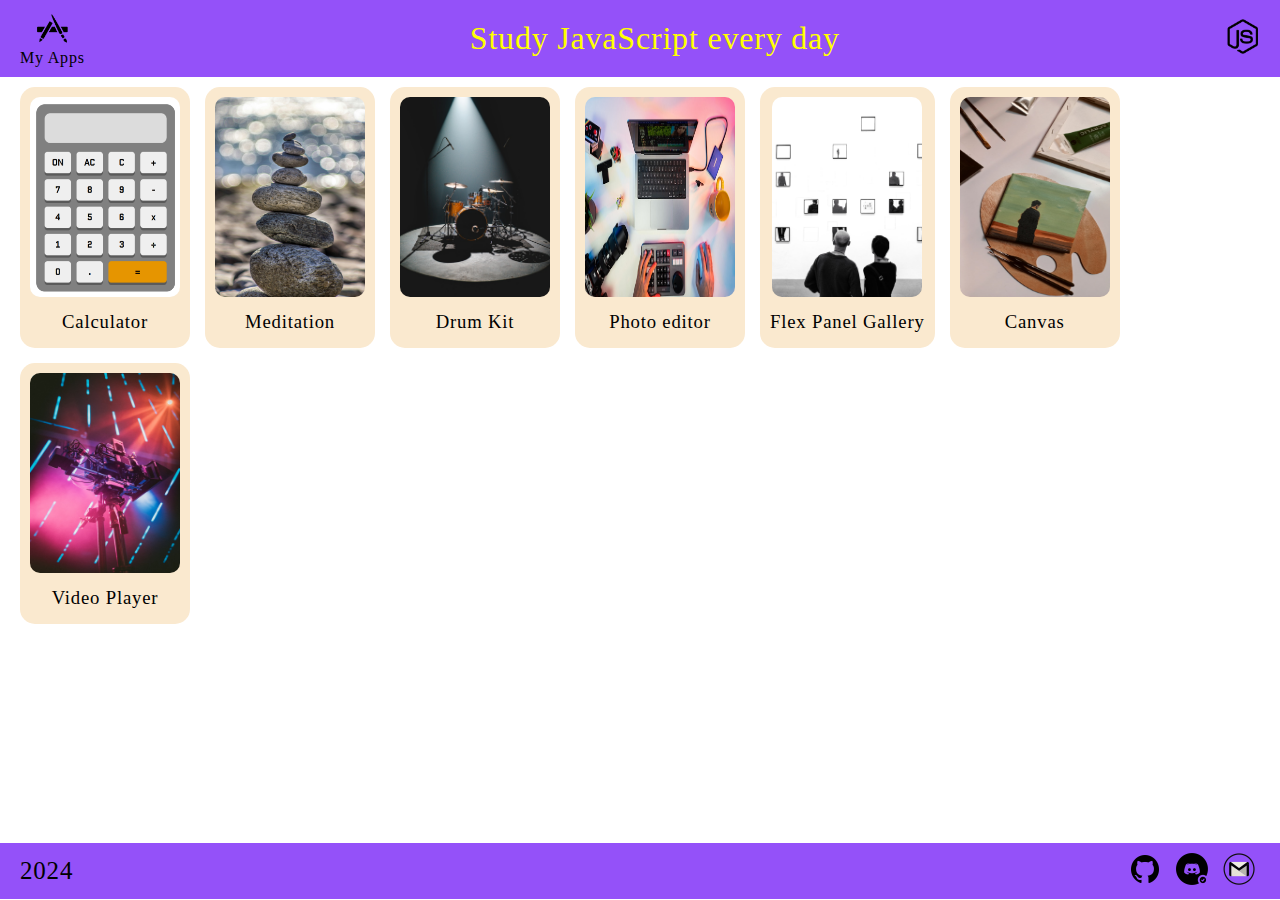
==== src/index.html @ 444727ec "feat: add an app video player" ====
<!DOCTYPE html>
<html lang="en">
  <head>
    <meta charset="UTF-8" />
    <meta name="viewport" content="width=device-width, initial-scale=1.0" />
    <title>Apps</title>
    <link
      rel="icon"
      type="image/png"
      sizes="32x32"
      href="./assets/icons/apps.png"
    />
    <link rel="stylesheet" href="styles/apps.css" />
  </head>
  <body>
    <header class="header">
      <div class="wrapper">
        <div class="logo-container">
          <a href="./index.html">
            <img
              class="logo-img"
              src="./assets/icons/apps-logo.png"
              alt="logo"
            />
            <p class="logo-text">My Apps</p>
          </a>
        </div>
        <h1>Study JavaScript every day</h1>
        <a href="https://javascript.info/" target="_blank">
          <img
            class="logo-img"
            src="./assets/icons/logo-js.png"
            alt="logo JS"
          />
        </a>
      </div>
    </header>
    <main class="main">
      <div class="wrapper wrapper-main">
        <div class="apps-container">
          <div class="app-card">
            <a href="./pages/calculator.html">
              <img src="./assets/img/Calculator.png" alt="Calculator" />
              <h3>Calculator</h3>
            </a>
          </div>
          <div class="app-card">
            <a href="./pages/meditation.html">
              <img src="./assets/img/meditation.jpg" alt="Meditation" />
              <h3>Meditation</h3>
            </a>
          </div>
          <div class="app-card">
            <a href="./pages/drum.html">
              <img src="./assets/img/drum.jpg" alt="Drum" />
              <h3>Drum Kit</h3>
            </a>
          </div>
          <div class="app-card">
            <a href="./pages/editor.html">
              <img src="./assets/img/Photo-editor.jpg" alt="Photo editor" />
              <h3>Photo editor</h3>
            </a>
          </div>
          <div class="app-card">
            <a href="./pages/flexGallery.html">
              <img src="./assets/img/flexPanel.jpg" alt="Gallery" />
              <h3>Flex Panel Gallery</h3>
            </a>
          </div>
          <div class="app-card">
            <a href="./pages/canvas.html">
              <img src="./assets/img/canvas.jpg" alt="Canvas" />
              <h3>Canvas</h3>
            </a>
          </div>
          <div class="app-card">
            <a href="./pages/video.html">
              <img src="./assets/img/videoPlayer.jpg" alt="video player" />
              <h3>Video Player</h3>
            </a>
          </div>
        </div>
      </div>
    </main>
    <footer class="footer">
      <div class="wrapper">
        <p>2024</p>
        <div class="contacts-container">
          <a href="https://github.com/Ihar-Batura" target="_blank">
            <img src="./assets/icons/logo-git.png" alt="logo git" />
          </a>
          <a
            href="https://discordapp.com/users/925457041785512027/"
            target="_blank"
          >
            <img src="./assets/icons/logo-discord.png" alt="logo discord" />
          </a>
          <a href="mailto:a17331582@gmail.com">
            <img src="./assets/icons/logo-mail.png" alt="logo mail" />
          </a>
        </div>
      </div>
    </footer>
  </body>
</html>
---- src/styles/apps.css ----
/* Box sizing */
*,
*::before,
*::after {
  box-sizing: border-box;
}

/* Reset margins */
body,
h1,
h2,
h3,
h4,
h5,
h6,
p,
figure,
picture {
  margin: 0;
}
h1,
h2,
h3,
h4,
h5,
h6,
p {
  font-weight: 400;
}

/* make images easier to work with */

.header,
.footer {
  background-color: rgb(148, 81, 249);
}

body {
  letter-spacing: 0.05em;
  font-family: Georgia, 'Times New Roman', Times, serif;
}
.wrapper {
  max-width: 1440px;
  margin: 0 auto;
  display: flex;
  justify-content: space-between;
  align-items: center;
  padding: 10px 20px;
}

.wrapper-main {
  justify-content: center;
}
.logo-container {
  display: flex;
  text-align: center;
}

.logo-container a {
  text-decoration: none;
}
.logo-img {
  width: 35px;
}

.logo-text {
  color: black;
}

h1 {
  color: yellow;
}

.main {
  height: calc(100vh - 134px);
}

.apps-container {
  padding: 15 20px;
  display: flex;
  flex-wrap: wrap;
  gap: 15px;
}

.app-card {
  padding: 10px 10px 15px;
  text-align: center;
  border-radius: 15px;
  background-color: rgb(250, 233, 207);
  transition: all 1s ease-out;
}

.app-card:hover {
  background-color: rgb(252, 198, 117);
}

.app-card img {
  width: 150px;
  height: 200px;
  border-radius: 10px;
  margin-bottom: 10px;
}

.app-card a {
  text-decoration: none;
  color: black;
}

.footer p {
  font-size: 25px;
}

.contacts-container > * {
  text-decoration: none;
}

.contacts-container a > * {
  width: 32px;
  margin: 0 5px;
}

@media (max-width: 550px) {
  .wrapper {
    padding: 5px;
  }

  .logo-img {
    width: 32px;
  }
  h1 {
    font-size: 25px;
  }

  .main {
    height: calc(100vh - 111px);
  }

  .footer p {
    font-size: 18px;
  }
}

@media screen and (max-width: 400px) {
  h1 {
    font-size: 20px;
  }
}
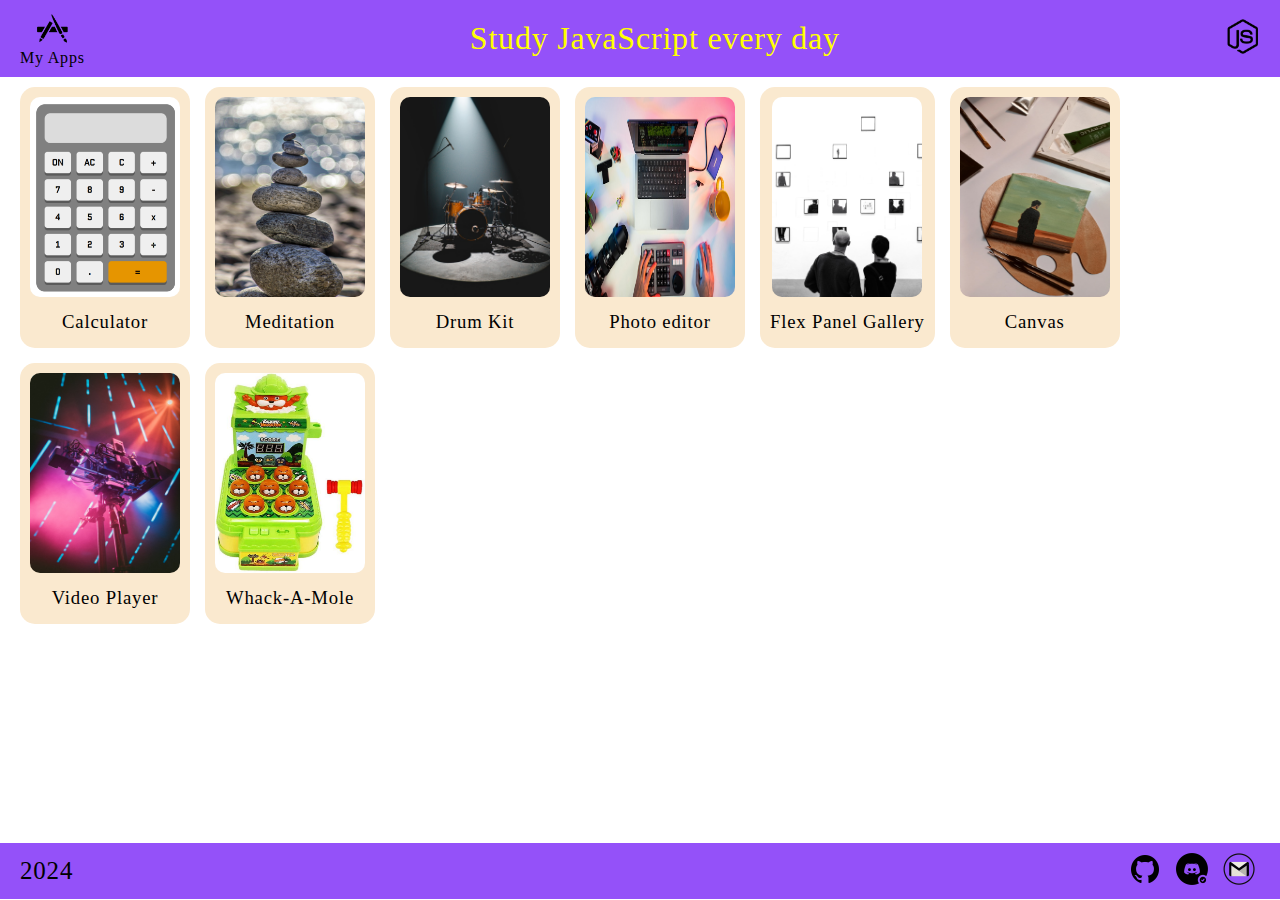
==== commit 2f64db81: "feat: add an app whack a mole" ====
--- a/src/index.html
+++ b/src/index.html
@@ -80,6 +80,12 @@
               <h3>Video Player</h3>
             </a>
           </div>
+          <div class="app-card">
+            <a href="./pages/mole.html">
+              <img src="./assets/img/mole.jpg" alt="game mole" />
+              <h3>Whack-A-Mole</h3>
+            </a>
+          </div>
         </div>
       </div>
     </main>
--- a/src/styles/apps.css
+++ b/src/styles/apps.css
@@ -72,7 +72,7 @@
 }
 
 .main {
-  height: calc(100vh - 134px);
+  min-height: calc(100vh - 134px);
 }
 
 .apps-container {
@@ -132,7 +132,7 @@
   }
 
   .main {
-    height: calc(100vh - 111px);
+    min-height: calc(100vh - 111px);
   }
 
   .footer p {
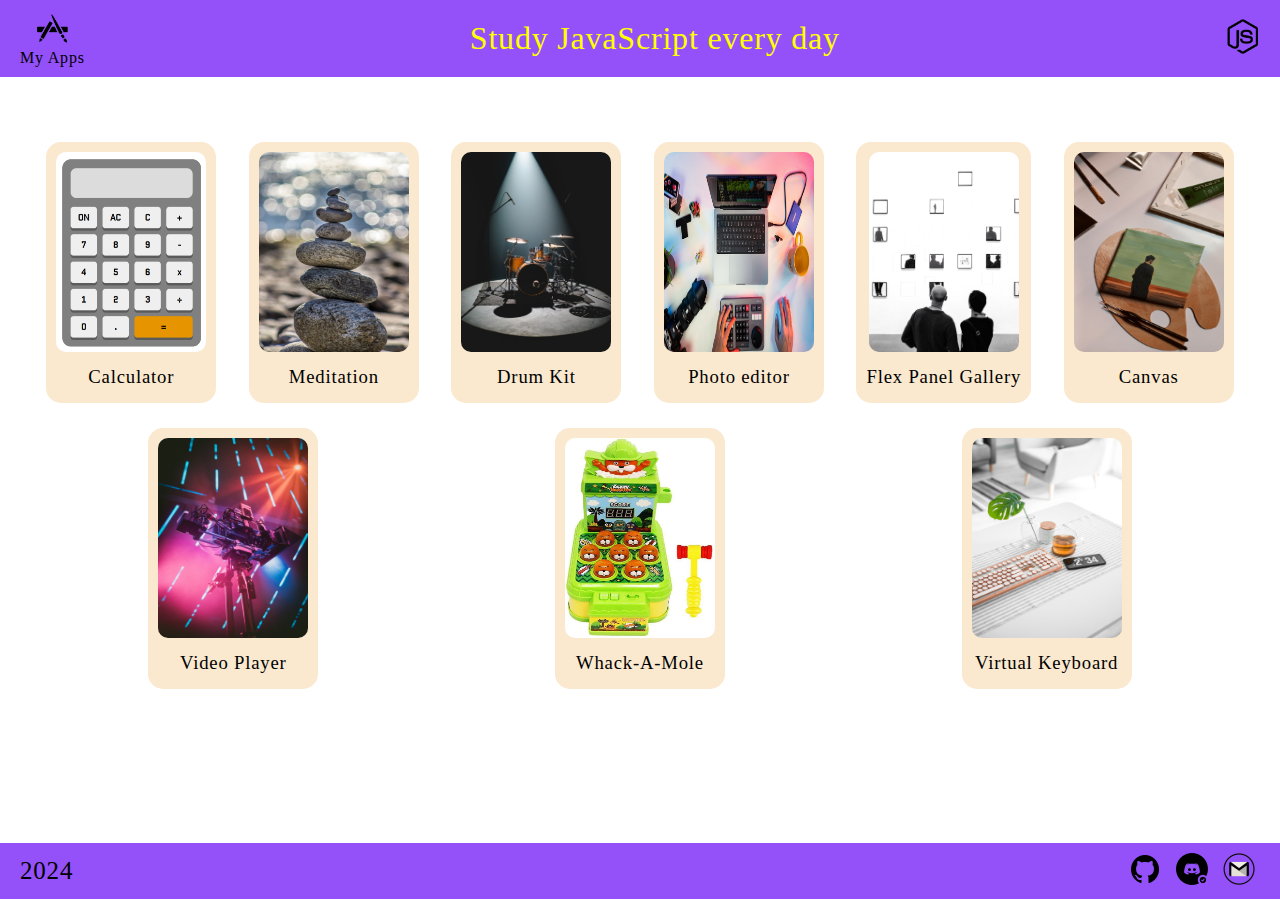
==== commit f5a46b7c: "feat: add part of code for app a virtual keyboard" ====
--- a/src/index.html
+++ b/src/index.html
@@ -86,6 +86,12 @@
               <h3>Whack-A-Mole</h3>
             </a>
           </div>
+          <div class="app-card">
+            <a href="./pages/keyboard.html">
+              <img src="./assets/img/keyboard.jpg" alt="Keyboard" />
+              <h3>Virtual Keyboard</h3>
+            </a>
+          </div>
         </div>
       </div>
     </main>
--- a/src/styles/apps.css
+++ b/src/styles/apps.css
@@ -76,10 +76,12 @@
 }
 
 .apps-container {
-  padding: 15 20px;
+  margin-top: 40px;
+  padding: 15px 20px;
   display: flex;
+  justify-content: space-around;
   flex-wrap: wrap;
-  gap: 15px;
+  gap: 25px 20px;
 }
 
 .app-card {
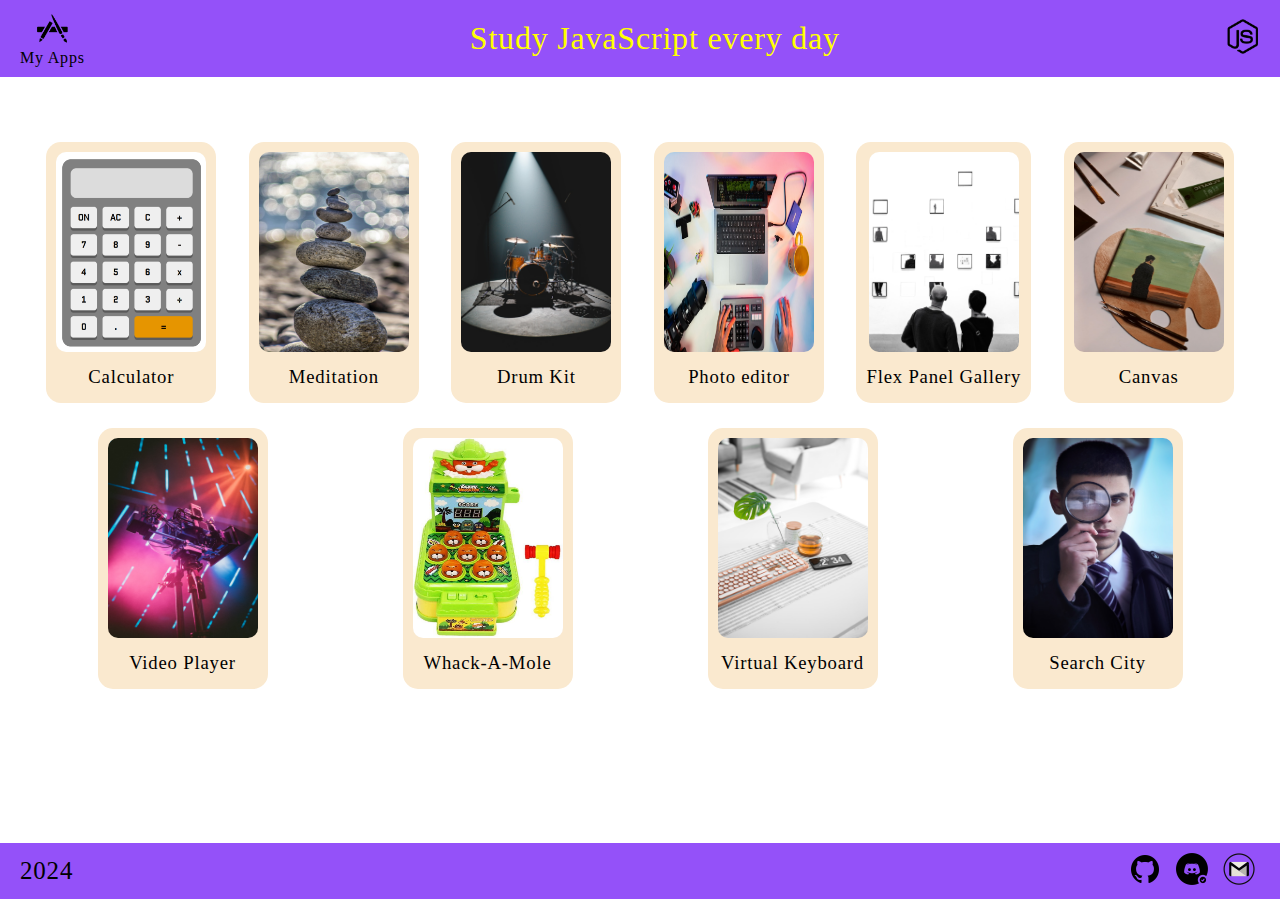
==== commit a96feaf9: "feat: add an app search cities" ====
--- a/src/index.html
+++ b/src/index.html
@@ -92,6 +92,12 @@
               <h3>Virtual Keyboard</h3>
             </a>
           </div>
+          <div class="app-card">
+            <a href="./pages/searchCity.html">
+              <img src="./assets/img/search.jpg" alt="search" />
+              <h3>Search City</h3>
+            </a>
+          </div>
         </div>
       </div>
     </main>
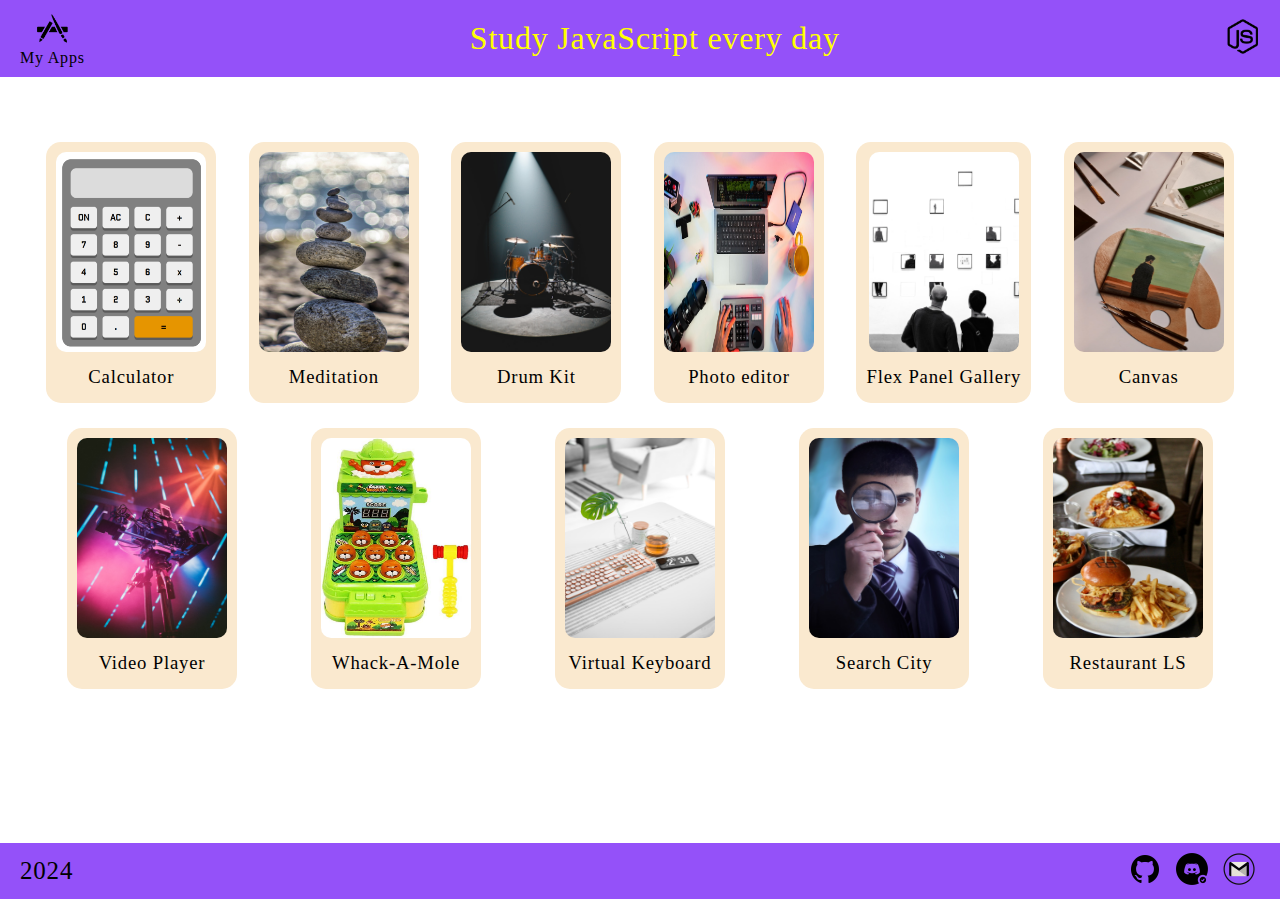
==== commit a35b9045: "feat: add an app restaurant" ====
--- a/src/index.html
+++ b/src/index.html
@@ -98,6 +98,12 @@
               <h3>Search City</h3>
             </a>
           </div>
+          <div class="app-card">
+            <a href="./pages/restaurant.html">
+              <img src="./assets/img/restaurant.jpg" alt="restaurant" />
+              <h3>Restaurant LS</h3>
+            </a>
+          </div>
         </div>
       </div>
     </main>
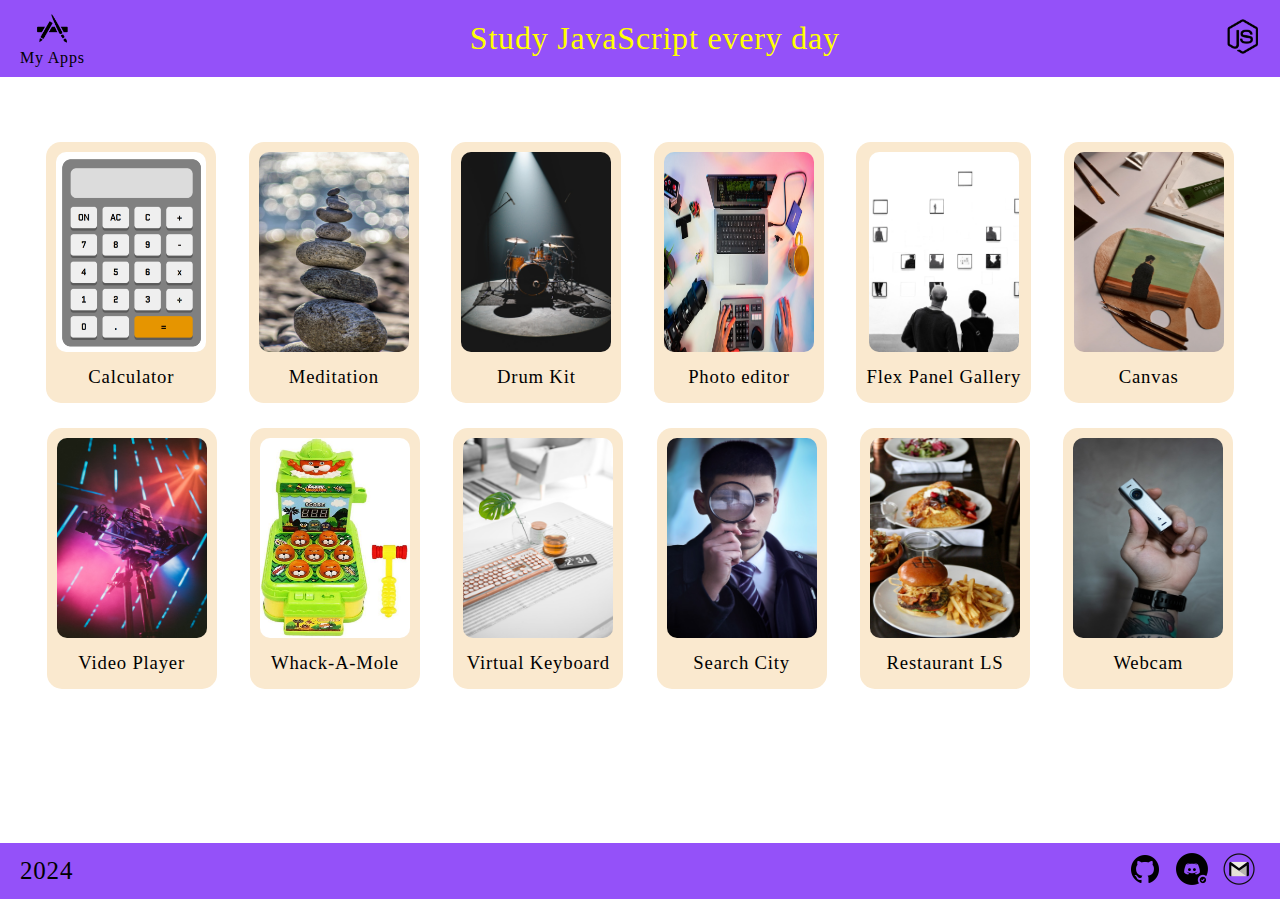
==== commit c4d4ef5f: "feat: add an app webcam" ====
--- a/src/index.html
+++ b/src/index.html
@@ -104,6 +104,12 @@
               <h3>Restaurant LS</h3>
             </a>
           </div>
+          <div class="app-card">
+            <a href="./pages/webcam.html">
+              <img src="./assets/img/webcam.jpg" alt="webcam" />
+              <h3>Webcam</h3>
+            </a>
+          </div>
         </div>
       </div>
     </main>
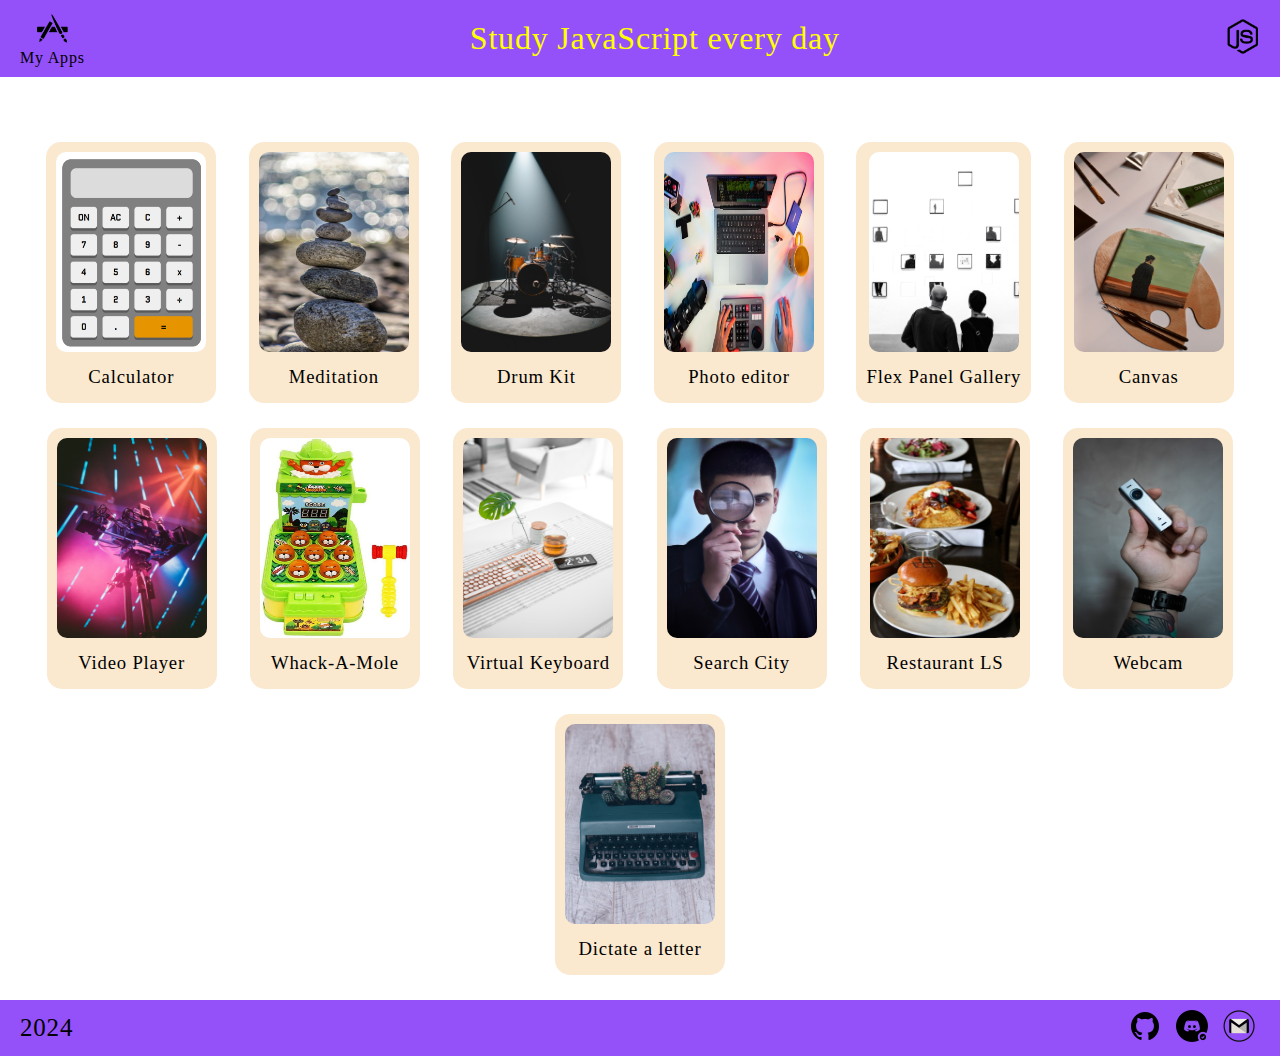
==== commit b8258c1b: "feat: add an app dictate a letter" ====
--- a/src/index.html
+++ b/src/index.html
@@ -110,6 +110,12 @@
               <h3>Webcam</h3>
             </a>
           </div>
+          <div class="app-card">
+            <a href="./pages/dictate.html">
+              <img src="./assets/img/dictate.jpg" alt="typewriter desk" />
+              <h3>Dictate a letter</h3>
+            </a>
+          </div>
         </div>
       </div>
     </main>
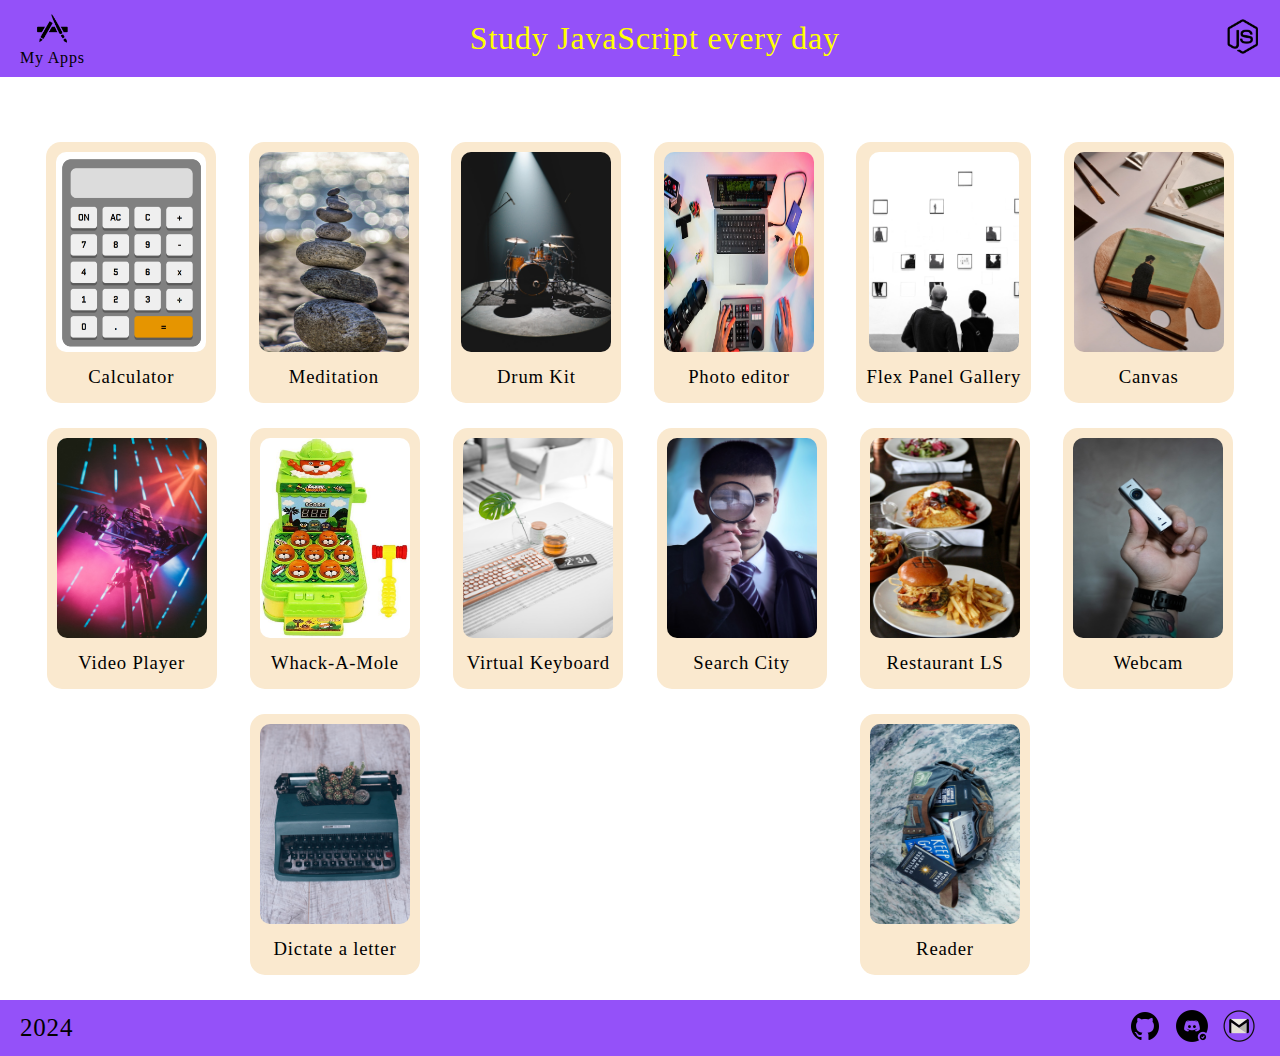
==== commit 27c850f0: "feat: add an app reader text" ====
--- a/src/index.html
+++ b/src/index.html
@@ -116,6 +116,12 @@
               <h3>Dictate a letter</h3>
             </a>
           </div>
+          <div class="app-card">
+            <a href="./pages/reader.html">
+              <img src="./assets/img/reader.jpg" alt="a bag with books" />
+              <h3>Reader</h3>
+            </a>
+          </div>
         </div>
       </div>
     </main>
